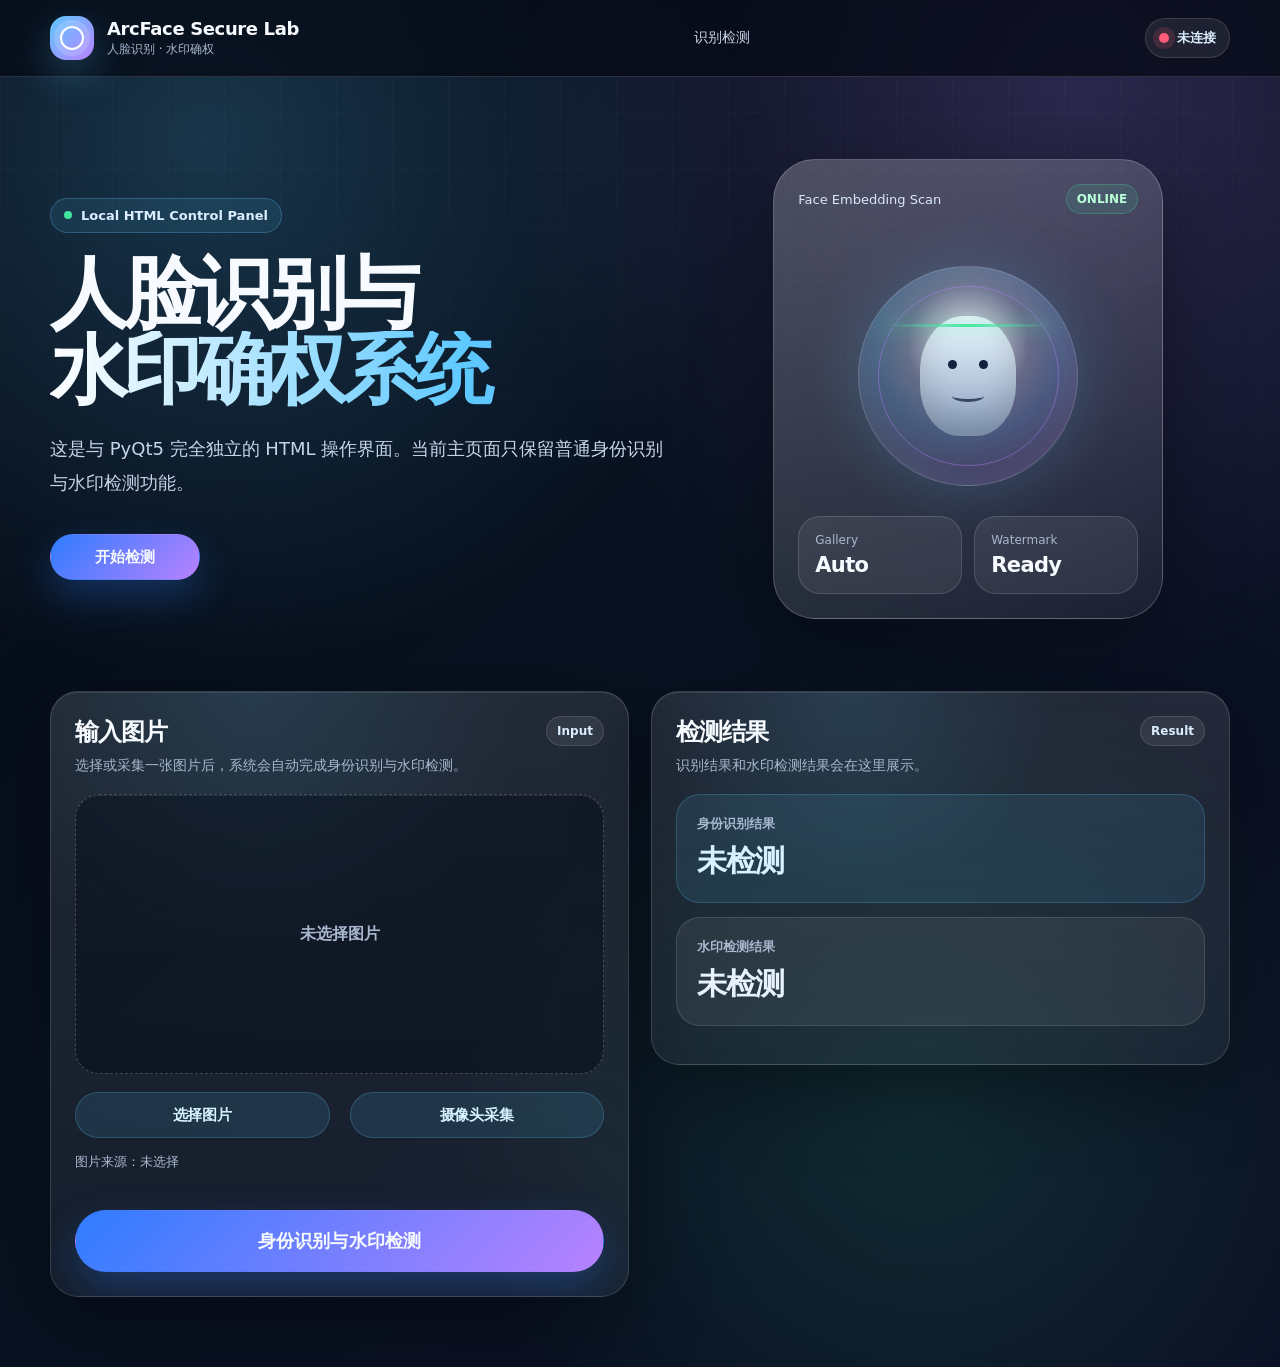
==== html_ui/index.html @ 03a1e139 "v1" ====
<!doctype html>
<html lang="zh-CN">
<head>
  <meta charset="UTF-8" />
  <meta name="viewport" content="width=device-width, initial-scale=1.0" />
  <title>人脸识别与水印确权系统 - HTML UI</title>
  <link rel="stylesheet" href="style.css" />
</head>

<body data-page="main">
  <nav class="top-nav">
    <div class="container nav-inner">
      <a href="#top" class="brand">
        <span class="brand-logo" aria-hidden="true"></span>
        <span>
          <strong>ArcFace Secure Lab</strong>
          <em>人脸识别 · 水印确权</em>
        </span>
      </a>

      <div class="nav-links">
        <a href="#recognition">识别检测</a>
      </div>

      <div class="status-pill">
        <span class="dot" id="apiDot"></span>
        <span id="apiStatus">正在检测...</span>
      </div>
    </div>
  </nav>

  <main id="top" class="page">
    <section class="hero container">
      <div class="hero-copy">
        <div class="eyebrow"><span class="pulse-dot"></span> Local HTML Control Panel</div>
        <h1>人脸识别与<span>水印确权系统</span></h1>
        <p>
          这是与 PyQt5 完全独立的 HTML 操作界面。当前主页面只保留普通身份识别与水印检测功能。
        </p>

        <div class="hero-actions">
          <a href="#recognition" class="button primary link-btn">开始检测</a>
        </div>
      </div>

      <div class="hero-visual" aria-hidden="true">
        <div class="scan-card">
          <div class="scan-head">
            <span>Face Embedding Scan</span>
            <strong>ONLINE</strong>
          </div>

          <div class="face-orb">
            <div class="scan-line"></div>
            <div class="face-icon"><span></span></div>
          </div>

          <div class="mini-grid">
            <div><small>Gallery</small><b>Auto</b></div>
            <div><small>Watermark</small><b>Ready</b></div>
          </div>
        </div>
      </div>
    </section>

    <section id="recognition" class="container workbench">
      <section class="glass-card input-card">
        <div class="card-title">
          <div>
            <h2>输入图片</h2>
            <p>选择或采集一张图片后，系统会自动完成身份识别与水印检测。</p>
          </div>
          <span class="tag">Input</span>
        </div>

        <div class="preview" id="mainPreview">
          <span>未选择图片</span>
        </div>

        <div class="actions two upload-actions">
          <label class="button secondary">
            选择图片
            <input id="mainFileInput" type="file" accept="image/*" hidden />
          </label>

          <button id="mainCameraBtn" class="button secondary" type="button">摄像头采集</button>
        </div>

        <div class="path" id="mainFileName">图片来源：未选择</div>

        <div class="actions detect-actions">
          <button id="bothBtn" class="button primary full" type="button">身份识别与水印检测</button>
        </div>
      </section>

      <section class="glass-card result-card">
        <div class="card-title">
          <div>
            <h2>检测结果</h2>
            <p>识别结果和水印检测结果会在这里展示。</p>
          </div>
          <span class="tag">Result</span>
        </div>

        <div class="result-box blue">
          <div class="label">身份识别结果</div>
          <div class="value" id="identityResult">未检测</div>
        </div>

        <div class="result-box gray" id="wmBox">
          <div class="label">水印检测结果</div>
          <div class="value" id="watermarkResult">未检测</div>
        </div>

        <pre class="json" id="rawResult">等待操作...</pre>
      </section>
    </section>
  </main>

  <div class="toast" id="toast"></div>

  <div class="camera-modal hidden" id="cameraModal">
    <div class="camera-card">
      <div class="camera-head">
        <h3 id="cameraTitle">摄像头采集</h3>
        <button id="closeCameraBtn" class="icon-btn" type="button">×</button>
      </div>

      <div class="video-wrap">
        <video id="cameraVideo" autoplay playsinline></video>
        <div class="face-guide"></div>
        <div class="cross-line h"></div>
        <div class="cross-line v"></div>
      </div>

      <p class="hint center">请把人脸保持在绿色轮廓框内，正对摄像头。</p>

      <div class="actions two">
        <button id="captureBtn" class="button primary" type="button">采集当前画面</button>
        <button id="cancelCameraBtn" class="button secondary" type="button">取消</button>
      </div>

      <canvas id="cameraCanvas" hidden></canvas>
    </div>
  </div>

  <script src="app.js"></script>
</body>
</html>
---- html_ui/style.css ----
:root {
  --bg: #07111f;
  --bg-2: #0b1730;
  --card: rgba(255, 255, 255, 0.08);
  --card-strong: rgba(255, 255, 255, 0.13);
  --line: rgba(255, 255, 255, 0.14);
  --text: #f7fbff;
  --muted: #a9b8cf;
  --blue: #5cc8ff;
  --blue-2: #2f7cff;
  --purple: #b982ff;
  --green: #43e6a0;
  --amber: #ffd166;
  --red: #ff5c7a;
  --shadow: 0 24px 80px rgba(0, 0, 0, 0.36);
  --radius: 28px;
}

* { box-sizing: border-box; }

html { scroll-behavior: smooth; }

body {
  margin: 0;
  min-height: 100vh;
  color: var(--text);
  font-family: Inter, ui-sans-serif, system-ui, -apple-system, BlinkMacSystemFont, "Segoe UI", "PingFang SC", "Microsoft YaHei", sans-serif;
  background:
    radial-gradient(circle at 16% 10%, rgba(92, 200, 255, 0.22), transparent 33%),
    radial-gradient(circle at 84% 7%, rgba(185, 130, 255, 0.2), transparent 35%),
    radial-gradient(circle at 72% 82%, rgba(67, 230, 160, 0.12), transparent 32%),
    linear-gradient(135deg, #050914 0%, var(--bg) 42%, #0b1025 100%);
  overflow-x: hidden;
}

body::before {
  content: "";
  position: fixed;
  inset: 0;
  pointer-events: none;
  background-image:
    linear-gradient(rgba(255, 255, 255, 0.035) 1px, transparent 1px),
    linear-gradient(90deg, rgba(255, 255, 255, 0.035) 1px, transparent 1px);
  background-size: 56px 56px;
  mask-image: linear-gradient(to bottom, rgba(0,0,0,0.7), transparent 82%);
  z-index: -1;
}

a { color: inherit; text-decoration: none; }

.container {
  width: min(1180px, calc(100% - 40px));
  margin: 0 auto;
}

.top-nav {
  position: sticky;
  top: 0;
  z-index: 50;
  backdrop-filter: blur(20px);
  background: rgba(5, 9, 20, 0.72);
  border-bottom: 1px solid var(--line);
}

.nav-inner {
  height: 76px;
  display: flex;
  align-items: center;
  justify-content: space-between;
  gap: 24px;
}

.brand {
  display: flex;
  align-items: center;
  gap: 13px;
  min-width: max-content;
}

.brand-logo {
  width: 44px;
  height: 44px;
  border-radius: 16px;
  display: grid;
  place-items: center;
  background: linear-gradient(135deg, var(--blue), var(--purple));
  box-shadow: 0 14px 38px rgba(92, 200, 255, 0.28);
  position: relative;
  overflow: hidden;
}

.brand-logo::after {
  content: "";
  width: 20px;
  height: 20px;
  border: 2px solid #fff;
  border-radius: 50%;
  box-shadow: 0 0 0 6px rgba(255,255,255,0.16);
}

.brand strong {
  display: block;
  letter-spacing: -0.02em;
  font-size: 18px;
}

.brand em {
  display: block;
  margin-top: 2px;
  color: var(--muted);
  font-style: normal;
  font-size: 12px;
}

.nav-links {
  display: flex;
  align-items: center;
  gap: 24px;
  color: #c9d5e7;
  font-size: 14px;
}

.nav-links a { transition: color .2s ease; }
.nav-links a:hover { color: #fff; }

.status-pill {
  display: inline-flex;
  align-items: center;
  gap: 8px;
  padding: 10px 13px;
  border-radius: 999px;
  color: #dbeeff;
  background: rgba(255,255,255,0.08);
  border: 1px solid rgba(255,255,255,0.13);
  font-size: 13px;
  font-weight: 850;
}

.dot {
  width: 10px;
  height: 10px;
  border-radius: 50%;
  background: var(--amber);
  box-shadow: 0 0 0 6px rgba(255, 209, 102, 0.16);
}

.dot.ok {
  background: var(--green);
  box-shadow: 0 0 0 6px rgba(67, 230, 160, 0.16);
}

.dot.bad {
  background: var(--red);
  box-shadow: 0 0 0 6px rgba(255, 92, 122, 0.16);
}

.page { padding-bottom: 70px; }

.hero {
  padding: 72px 0 44px;
  display: grid;
  grid-template-columns: 1.08fr 0.92fr;
  align-items: center;
  gap: 42px;
}

.eyebrow {
  display: inline-flex;
  align-items: center;
  gap: 9px;
  padding: 9px 13px;
  color: #dbeeff;
  border: 1px solid rgba(92, 200, 255, 0.26);
  background: rgba(92, 200, 255, 0.1);
  border-radius: 999px;
  font-size: 13px;
  font-weight: 850;
  margin-bottom: 22px;
}

.pulse-dot {
  width: 8px;
  height: 8px;
  border-radius: 50%;
  background: var(--green);
  box-shadow: 0 0 0 0 rgba(67, 230, 160, 0.8);
  animation: pulse 1.6s infinite;
}

@keyframes pulse {
  0% { box-shadow: 0 0 0 0 rgba(67, 230, 160, 0.65); }
  70% { box-shadow: 0 0 0 12px rgba(67, 230, 160, 0); }
  100% { box-shadow: 0 0 0 0 rgba(67, 230, 160, 0); }
}

.hero h1 {
  margin: 0;
  font-size: clamp(44px, 6.5vw, 78px);
  line-height: 0.98;
  letter-spacing: -0.065em;
  max-width: 780px;
}

.hero h1 span {
  display: block;
  background: linear-gradient(90deg, #fff 0%, var(--blue) 38%, var(--purple) 78%, #fff 100%);
  background-size: 180% auto;
  -webkit-background-clip: text;
  background-clip: text;
  color: transparent;
  animation: shimmer 5s linear infinite;
}

@keyframes shimmer { to { background-position: 180% center; } }

.hero p {
  color: #c7d5e8;
  font-size: 18px;
  line-height: 1.9;
  margin-top: 24px;
  max-width: 760px;
}

.hero-actions {
  display: flex;
  align-items: center;
  gap: 14px;
  flex-wrap: wrap;
  margin-top: 34px;
}

.button {
  border: 0;
  color: var(--text);
  cursor: pointer;
  border-radius: 999px;
  font-weight: 850;
  letter-spacing: -0.01em;
  min-height: 46px;
  padding: 0 18px;
  background: rgba(255,255,255,0.1);
  border: 1px solid rgba(255,255,255,0.15);
  transition: transform .18s ease, background .18s ease, border-color .18s ease, filter .18s ease;
  display: inline-flex;
  align-items: center;
  justify-content: center;
  gap: 8px;
  white-space: nowrap;
  font-size: 15px;
}

.button:hover {
  transform: translateY(-2px);
  background: rgba(255,255,255,0.15);
  border-color: rgba(255,255,255,0.25);
}

.button:disabled {
  background: rgba(255,255,255,0.16) !important;
  color: rgba(255,255,255,0.46) !important;
  cursor: not-allowed;
  transform: none;
  box-shadow: none !important;
}

.button.primary {
  background: linear-gradient(135deg, var(--blue-2), var(--purple));
  border-color: transparent;
  box-shadow: 0 16px 38px rgba(47, 124, 255, 0.28);
}

.button.secondary {
  background: rgba(92, 200, 255, 0.12);
  border-color: rgba(92, 200, 255, 0.22);
  color: #d6f2ff;
}

.button.danger {
  background: linear-gradient(135deg, #ff3d6e, #ff9d4d);
  border-color: transparent;
  box-shadow: 0 16px 38px rgba(255, 92, 122, 0.22);
}

.button.full { width: 100%; margin-top: 12px; }
.link-btn { min-width: 150px; }

.hero-visual {
  min-height: 480px;
  display: grid;
  place-items: center;
}

.scan-card {
  width: min(390px, 94%);
  border-radius: 42px;
  padding: 24px;
  background: linear-gradient(145deg, rgba(255,255,255,0.23), rgba(255,255,255,0.06));
  border: 1px solid rgba(255,255,255,0.22);
  box-shadow: var(--shadow);
}

.scan-head {
  display: flex;
  justify-content: space-between;
  align-items: center;
  color: #dce8fa;
  font-size: 13px;
}

.scan-head strong {
  padding: 7px 10px;
  border-radius: 999px;
  background: rgba(67,230,160,0.11);
  border: 1px solid rgba(67,230,160,0.26);
  color: #b8ffd9;
  font-size: 12px;
}

.face-orb {
  width: 220px;
  height: 220px;
  border-radius: 50%;
  margin: 52px auto 30px;
  position: relative;
  background:
    radial-gradient(circle at 50% 35%, rgba(255,255,255,0.9), rgba(255,255,255,0.16) 34%, rgba(92,200,255,0.12) 52%, transparent 70%),
    linear-gradient(135deg, rgba(92,200,255,0.18), rgba(185,130,255,0.18));
  border: 1px solid rgba(255,255,255,0.18);
  box-shadow: 0 0 60px rgba(92, 200, 255, 0.2), inset 0 0 48px rgba(255,255,255,0.06);
  display: grid;
  place-items: center;
  overflow: hidden;
}

.face-orb::before,
.face-orb::after {
  content: "";
  position: absolute;
  border-radius: 50%;
  border: 1px solid rgba(92, 200, 255, 0.45);
  animation: scan-ring 3s linear infinite;
}

.face-orb::before { width: 116%; height: 116%; }
.face-orb::after { width: 82%; height: 82%; animation-delay: .8s; border-color: rgba(185,130,255,.42); }

@keyframes scan-ring {
  0% { transform: scale(0.74); opacity: 0.9; }
  100% { transform: scale(1.22); opacity: 0; }
}

.face-icon {
  width: 96px;
  height: 120px;
  border-radius: 46% 46% 42% 42%;
  background: linear-gradient(180deg, #eaf7ff, #8da2c1);
  position: relative;
  box-shadow: inset 0 -18px 30px rgba(0,0,0,0.16);
}

.face-icon::before,
.face-icon::after {
  content: "";
  position: absolute;
  top: 44px;
  width: 9px;
  height: 9px;
  border-radius: 50%;
  background: #12213d;
}
.face-icon::before { left: 28px; }
.face-icon::after { right: 28px; }
.face-icon span {
  position: absolute;
  left: 50%;
  top: 74px;
  width: 32px;
  height: 12px;
  transform: translateX(-50%);
  border-bottom: 3px solid rgba(18,33,61,0.74);
  border-radius: 50%;
}

.scan-line {
  position: absolute;
  left: 10%;
  right: 10%;
  top: 26%;
  height: 3px;
  background: linear-gradient(90deg, transparent, var(--green), transparent);
  box-shadow: 0 0 18px rgba(67,230,160,0.75);
  animation: scan 2.2s ease-in-out infinite;
  z-index: 2;
}

@keyframes scan {
  0%, 100% { transform: translateY(-58px); opacity: 0.3; }
  50% { transform: translateY(74px); opacity: 1; }
}

.mini-grid {
  display: grid;
  grid-template-columns: repeat(2, 1fr);
  gap: 12px;
}

.mini-grid div {
  padding: 16px;
  border-radius: 22px;
  background: rgba(255,255,255,0.07);
  border: 1px solid var(--line);
}
.mini-grid small { display: block; color: var(--muted); font-size: 12px; margin-bottom: 6px; }
.mini-grid b { display: block; font-size: 21px; letter-spacing: -0.03em; }

.workbench {
  display: grid;
  grid-template-columns: 1fr 1fr;
  gap: 22px;
  align-items: start;
  margin-top: 18px;
}

.glass-card {
  border: 1px solid var(--line);
  border-radius: var(--radius);
  background: linear-gradient(180deg, rgba(255,255,255,0.105), rgba(255,255,255,0.055));
  box-shadow: var(--shadow), inset 0 1px rgba(255,255,255,0.09);
  padding: 24px;
  position: relative;
  overflow: hidden;
}

.glass-card::before {
  content: "";
  position: absolute;
  inset: -2px;
  background: radial-gradient(circle at 35% 0%, rgba(92,200,255,0.14), transparent 38%);
  pointer-events: none;
  opacity: .85;
}

.glass-card > * { position: relative; z-index: 1; }

.card-title {
  display: flex;
  align-items: flex-start;
  justify-content: space-between;
  gap: 16px;
  margin-bottom: 18px;
}
.card-title h2 { margin: 0 0 6px; font-size: 24px; letter-spacing: -0.04em; }
.card-title p { margin: 0; color: var(--muted); font-size: 14px; line-height: 1.6; }

.tag {
  display: inline-flex;
  align-items: center;
  padding: 7px 10px;
  border-radius: 999px;
  font-size: 12px;
  font-weight: 850;
  color: #dbeeff;
  background: rgba(255,255,255,0.08);
  border: 1px solid rgba(255,255,255,0.13);
  white-space: nowrap;
}

.preview {
  height: 280px;
  border-radius: 24px;
  border: 1px dashed rgba(255,255,255,0.22);
  background: rgba(4, 10, 23, 0.45);
  display: flex;
  align-items: center;
  justify-content: center;
  overflow: hidden;
  color: var(--muted);
  font-weight: 800;
  box-shadow: inset 0 1px rgba(255,255,255,0.08);
}
.preview.small { height: 180px; margin-top: 14px; }
.preview img { width: 100%; height: 100%; object-fit: contain; }

.path {
  margin: 12px 0 14px;
  font-size: 13px;
  color: var(--muted);
  word-break: break-all;
  line-height: 1.5;
}

.actions { display: grid; gap: 12px; }
.actions.two { grid-template-columns: 1fr 1fr; }
.actions.three { grid-template-columns: repeat(3, 1fr); margin-top: 14px; }

.result-box {
  border-radius: 24px;
  padding: 20px;
  margin-bottom: 14px;
  border: 1px solid rgba(255,255,255,0.12);
  background: rgba(255,255,255,0.065);
}
.result-box .label { font-size: 13px; font-weight: 850; margin-bottom: 8px; color: var(--muted); }
.result-box .value { font-size: 30px; font-weight: 950; letter-spacing: -0.04em; }
.result-box.blue { color: #d6f2ff; background: rgba(92,200,255,0.1); border-color: rgba(92,200,255,0.22); }
.result-box.gray { color: #e7f1ff; background: rgba(255,255,255,0.065); }
.result-box.green { color: #c7ffdf; background: rgba(67,230,160,0.13); border-color: rgba(67,230,160,0.25); }
.result-box.red { color: #ffd7df; background: rgba(255,92,122,0.13); border-color: rgba(255,92,122,0.25); }

.json {
  min-height: 150px;
  max-height: 310px;
  overflow: auto;
  padding: 16px;
  border-radius: 20px;
  background: #030812;
  border: 1px solid rgba(255,255,255,0.1);
  color: #dce8fa;
  font-family: ui-monospace, SFMono-Regular, Menlo, Monaco, Consolas, "Liberation Mono", monospace;
  font-size: 12.5px;
  line-height: 1.75;
  white-space: pre-wrap;
}

.admin-wrap { margin-top: 22px; }
.admin-card { padding: 26px; }

.notice {
  padding: 16px 18px;
  border-radius: 22px;
  background: rgba(255,209,102,0.1);
  border: 1px solid rgba(255,209,102,0.22);
  color: #ffe7a2;
  margin-bottom: 18px;
  line-height: 1.65;
}

.admin-content {
  display: grid;
  grid-template-columns: repeat(3, 1fr);
  gap: 18px;
}
.locked .admin-content { display: none; }

.sub-card {
  border-radius: 26px;
  background: rgba(4, 10, 23, 0.48);
  border: 1px solid rgba(255,255,255,0.12);
  padding: 22px;
  min-height: 100%;
}
.sub-icon {
  width: 52px;
  height: 52px;
  border-radius: 18px;
  display: grid;
  place-items: center;
  margin-bottom: 18px;
  background: rgba(92,200,255,0.13);
  border: 1px solid rgba(92,200,255,0.22);
  color: #d6f2ff;
  font-size: 26px;
  font-weight: 950;
}
.sub-card h3 { margin: 0 0 10px; font-size: 22px; letter-spacing: -0.035em; }
.hint { margin: 0 0 14px; line-height: 1.7; color: var(--muted); font-size: 13px; }
.hint.center { text-align: center; }

.form-grid {
  display: grid;
  grid-template-columns: 1fr 1fr;
  gap: 12px;
}

label {
  display: block;
  font-size: 13px;
  font-weight: 850;
  color: #d8e6f8;
}

input[type="text"], select {
  width: 100%;
  margin-top: 8px;
  height: 44px;
  border: 1px solid rgba(255,255,255,0.14);
  border-radius: 15px;
  padding: 0 13px;
  font-size: 14px;
  outline: none;
  background: rgba(255,255,255,0.08);
  color: var(--text);
}

select option { color: #111827; }
input[type="text"]::placeholder { color: rgba(220,232,250,0.45); }
input[type="text"]:focus, select:focus {
  border-color: rgba(92, 200, 255, 0.7);
  box-shadow: 0 0 0 4px rgba(92, 200, 255, 0.12);
}

.check-line {
  display: flex;
  align-items: center;
  gap: 8px;
  padding-top: 29px;
}

.footer-note { margin-top: 22px; }
.note-card {
  display: flex;
  align-items: center;
  justify-content: space-between;
  gap: 18px;
  color: var(--muted);
  line-height: 1.7;
}
.note-card strong { color: var(--text); font-size: 18px; min-width: max-content; }

.toast {
  position: fixed;
  right: 22px;
  bottom: 22px;
  max-width: 460px;
  display: none;
  padding: 15px 17px;
  border-radius: 18px;
  background: rgba(10, 18, 34, 0.84);
  border: 1px solid rgba(255,255,255,0.18);
  backdrop-filter: blur(20px);
  color: white;
  box-shadow: var(--shadow);
  z-index: 80;
  line-height: 1.5;
}
.toast.show { display: block; }

.camera-modal {
  position: fixed;
  inset: 0;
  z-index: 70;
  background: rgba(2, 6, 23, 0.76);
  backdrop-filter: blur(12px);
  display: flex;
  align-items: center;
  justify-content: center;
  padding: 20px;
}
.camera-modal.hidden { display: none; }
.camera-card {
  width: min(780px, 100%);
  border-radius: 30px;
  padding: 20px;
  background: linear-gradient(180deg, rgba(255,255,255,0.12), rgba(255,255,255,0.07));
  border: 1px solid rgba(255,255,255,0.16);
  box-shadow: var(--shadow);
}
.camera-head {
  display: flex;
  align-items: center;
  justify-content: space-between;
  margin-bottom: 14px;
}
.camera-head h3 { margin: 0; font-size: 22px; letter-spacing: -0.035em; }
.icon-btn {
  width: 38px;
  height: 38px;
  border-radius: 50%;
  border: 1px solid rgba(255,255,255,0.14);
  background: rgba(255,255,255,0.1);
  color: var(--text);
  font-size: 24px;
  cursor: pointer;
}
.video-wrap {
  position: relative;
  height: 450px;
  border-radius: 24px;
  background: #020617;
  overflow: hidden;
  border: 1px solid rgba(255,255,255,0.12);
}
video { width: 100%; height: 100%; object-fit: cover; }
.face-guide {
  position: absolute;
  left: 50%;
  top: 50%;
  width: 250px;
  height: 330px;
  transform: translate(-50%, -50%);
  border: 4px solid var(--green);
  border-radius: 50% / 58%;
  box-shadow: 0 0 0 9999px rgba(0,0,0,.18), 0 0 30px rgba(67,230,160,.35);
}
.cross-line { position: absolute; background: rgba(255, 209, 102, .72); }
.cross-line.h { left: 0; right: 0; top: 50%; height: 1px; }
.cross-line.v { top: 0; bottom: 0; left: 50%; width: 1px; }

@media (max-width: 980px) {
  .nav-links { display: none; }
  .hero { grid-template-columns: 1fr; padding-top: 48px; }
  .hero-visual { min-height: auto; }
  .workbench { grid-template-columns: 1fr; }
  .admin-content { grid-template-columns: 1fr; }
  .note-card { flex-direction: column; align-items: flex-start; }
}

@media (max-width: 640px) {
  .container { width: min(100% - 24px, 1180px); }
  .brand em { display: none; }
  .hero-actions { align-items: stretch; }
  .hero-actions .button { width: 100%; }
  .actions.two, .actions.three, .form-grid { grid-template-columns: 1fr; }
  .video-wrap { height: 340px; }
  .hero { padding-bottom: 28px; }
  .card-title { flex-direction: column; }
}

/* =========================
   摄像头画面左右镜像 + 主页面显示优化
   ========================= */

#cameraVideo {
  transform: scaleX(-1);
}

body[data-page="main"] #rawResult {
  display: none;
}


/* =========================
   主页面：输入按钮布局与单按钮检测
   ========================= */

body[data-page="main"] .input-card .upload-actions {
  margin-top: 18px;
  gap: 20px;
}

body[data-page="main"] .input-card .detect-actions {
  margin-top: 26px;
}

body[data-page="main"] .input-card .detect-actions .button {
  min-height: 62px;
  font-size: 18px;
  font-weight: 950;
  letter-spacing: 0.01em;
}

body[data-page="main"] .input-card .path {
  margin-top: 14px;
  margin-bottom: 0;
}

@media (max-width: 640px) {
  body[data-page="main"] .input-card .upload-actions {
    gap: 14px;
  }

  body[data-page="main"] .input-card .detect-actions {
    margin-top: 22px;
  }

  body[data-page="main"] .input-card .detect-actions .button {
    min-height: 56px;
    font-size: 16px;
  }
}
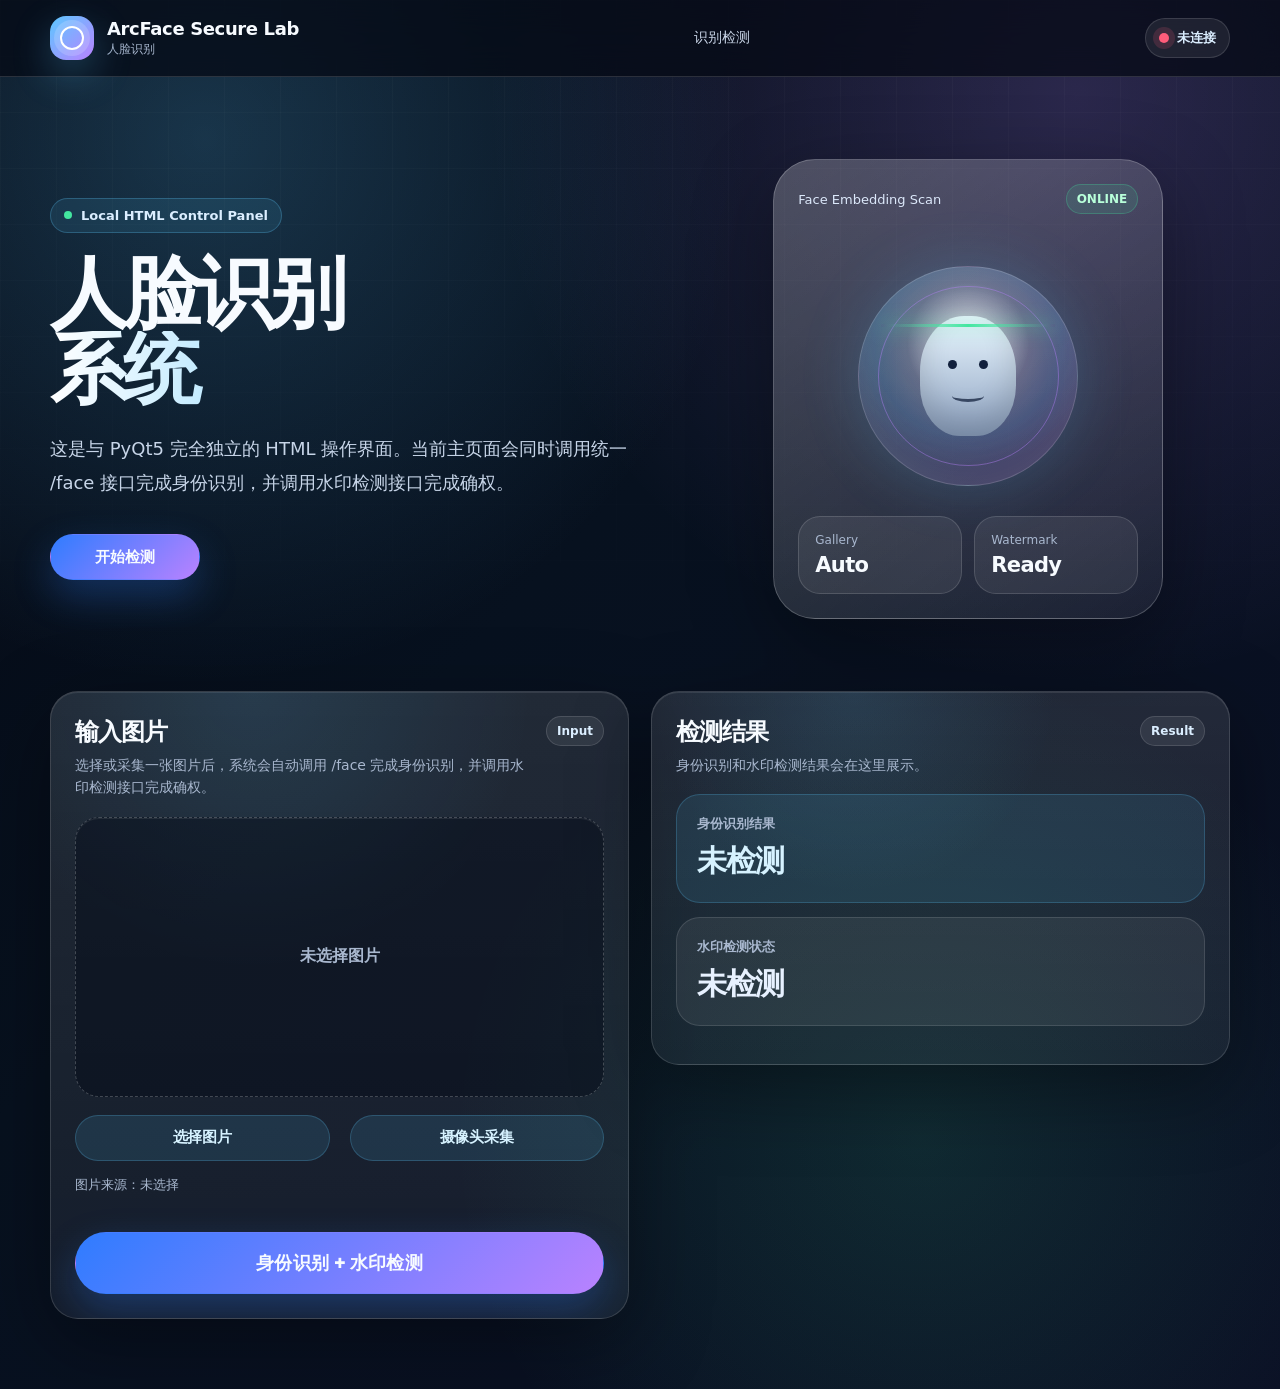
==== commit 290712dc: "initial clean project upload" ====
--- a/html_ui/index.html
+++ b/html_ui/index.html
@@ -3,7 +3,7 @@
 <head>
   <meta charset="UTF-8" />
   <meta name="viewport" content="width=device-width, initial-scale=1.0" />
-  <title>人脸识别与水印确权系统 - HTML UI</title>
+  <title>人脸识别系统 - HTML UI</title>
   <link rel="stylesheet" href="style.css" />
 </head>
 
@@ -14,7 +14,7 @@
         <span class="brand-logo" aria-hidden="true"></span>
         <span>
           <strong>ArcFace Secure Lab</strong>
-          <em>人脸识别 · 水印确权</em>
+          <em>人脸识别</em>
         </span>
       </a>
 
@@ -33,9 +33,9 @@
     <section class="hero container">
       <div class="hero-copy">
         <div class="eyebrow"><span class="pulse-dot"></span> Local HTML Control Panel</div>
-        <h1>人脸识别与<span>水印确权系统</span></h1>
+        <h1>人脸识别<span>系统</span></h1>
         <p>
-          这是与 PyQt5 完全独立的 HTML 操作界面。当前主页面只保留普通身份识别与水印检测功能。
+          这是与 PyQt5 完全独立的 HTML 操作界面。当前主页面会同时调用统一 /face 接口完成身份识别，并调用水印检测接口完成确权。
         </p>
 
         <div class="hero-actions">
@@ -68,7 +68,7 @@
         <div class="card-title">
           <div>
             <h2>输入图片</h2>
-            <p>选择或采集一张图片后，系统会自动完成身份识别与水印检测。</p>
+            <p>选择或采集一张图片后，系统会自动调用 /face 完成身份识别，并调用水印检测接口完成确权。</p>
           </div>
           <span class="tag">Input</span>
         </div>
@@ -89,7 +89,7 @@
         <div class="path" id="mainFileName">图片来源：未选择</div>
 
         <div class="actions detect-actions">
-          <button id="bothBtn" class="button primary full" type="button">身份识别与水印检测</button>
+          <button id="bothBtn" class="button primary full" type="button">身份识别 + 水印检测</button>
         </div>
       </section>
 
@@ -97,7 +97,7 @@
         <div class="card-title">
           <div>
             <h2>检测结果</h2>
-            <p>识别结果和水印检测结果会在这里展示。</p>
+            <p>身份识别和水印检测结果会在这里展示。</p>
           </div>
           <span class="tag">Result</span>
         </div>
@@ -108,7 +108,7 @@
         </div>
 
         <div class="result-box gray" id="wmBox">
-          <div class="label">水印检测结果</div>
+          <div class="label">水印检测状态</div>
           <div class="value" id="watermarkResult">未检测</div>
         </div>
 
